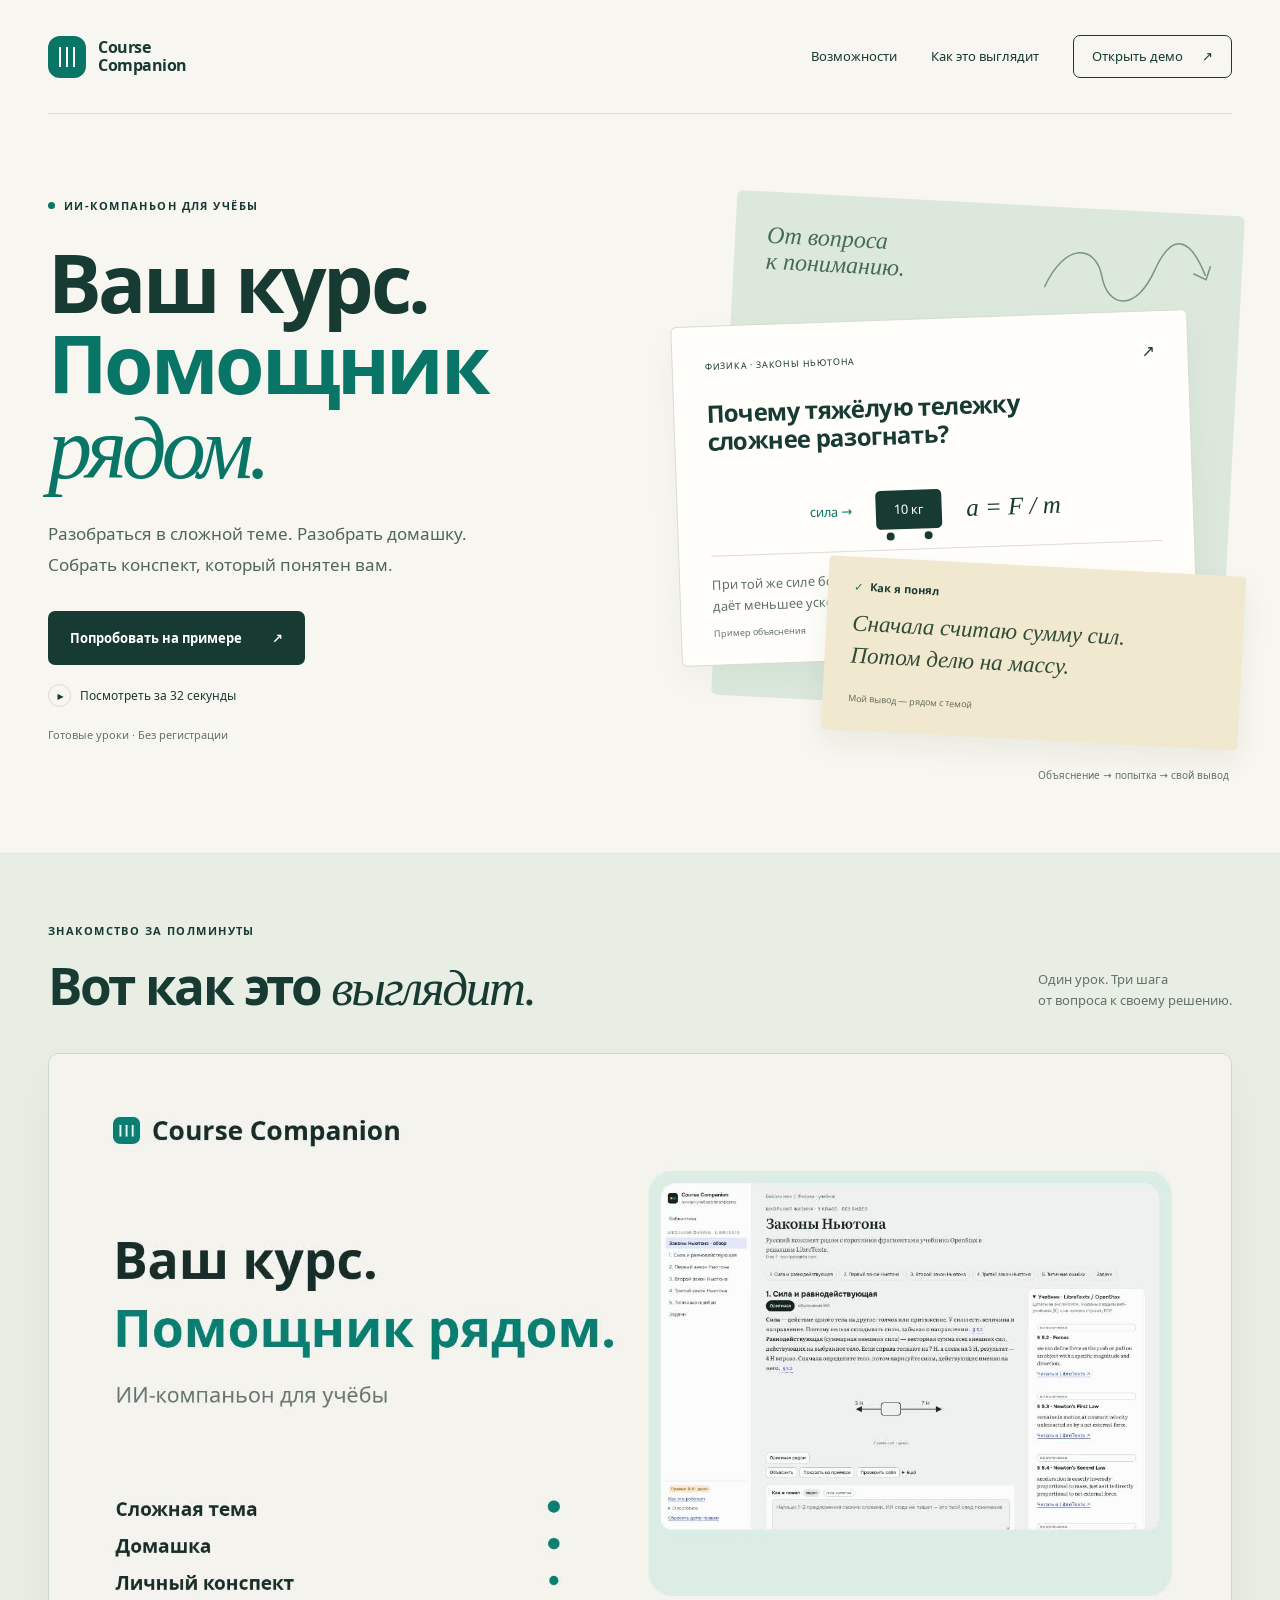
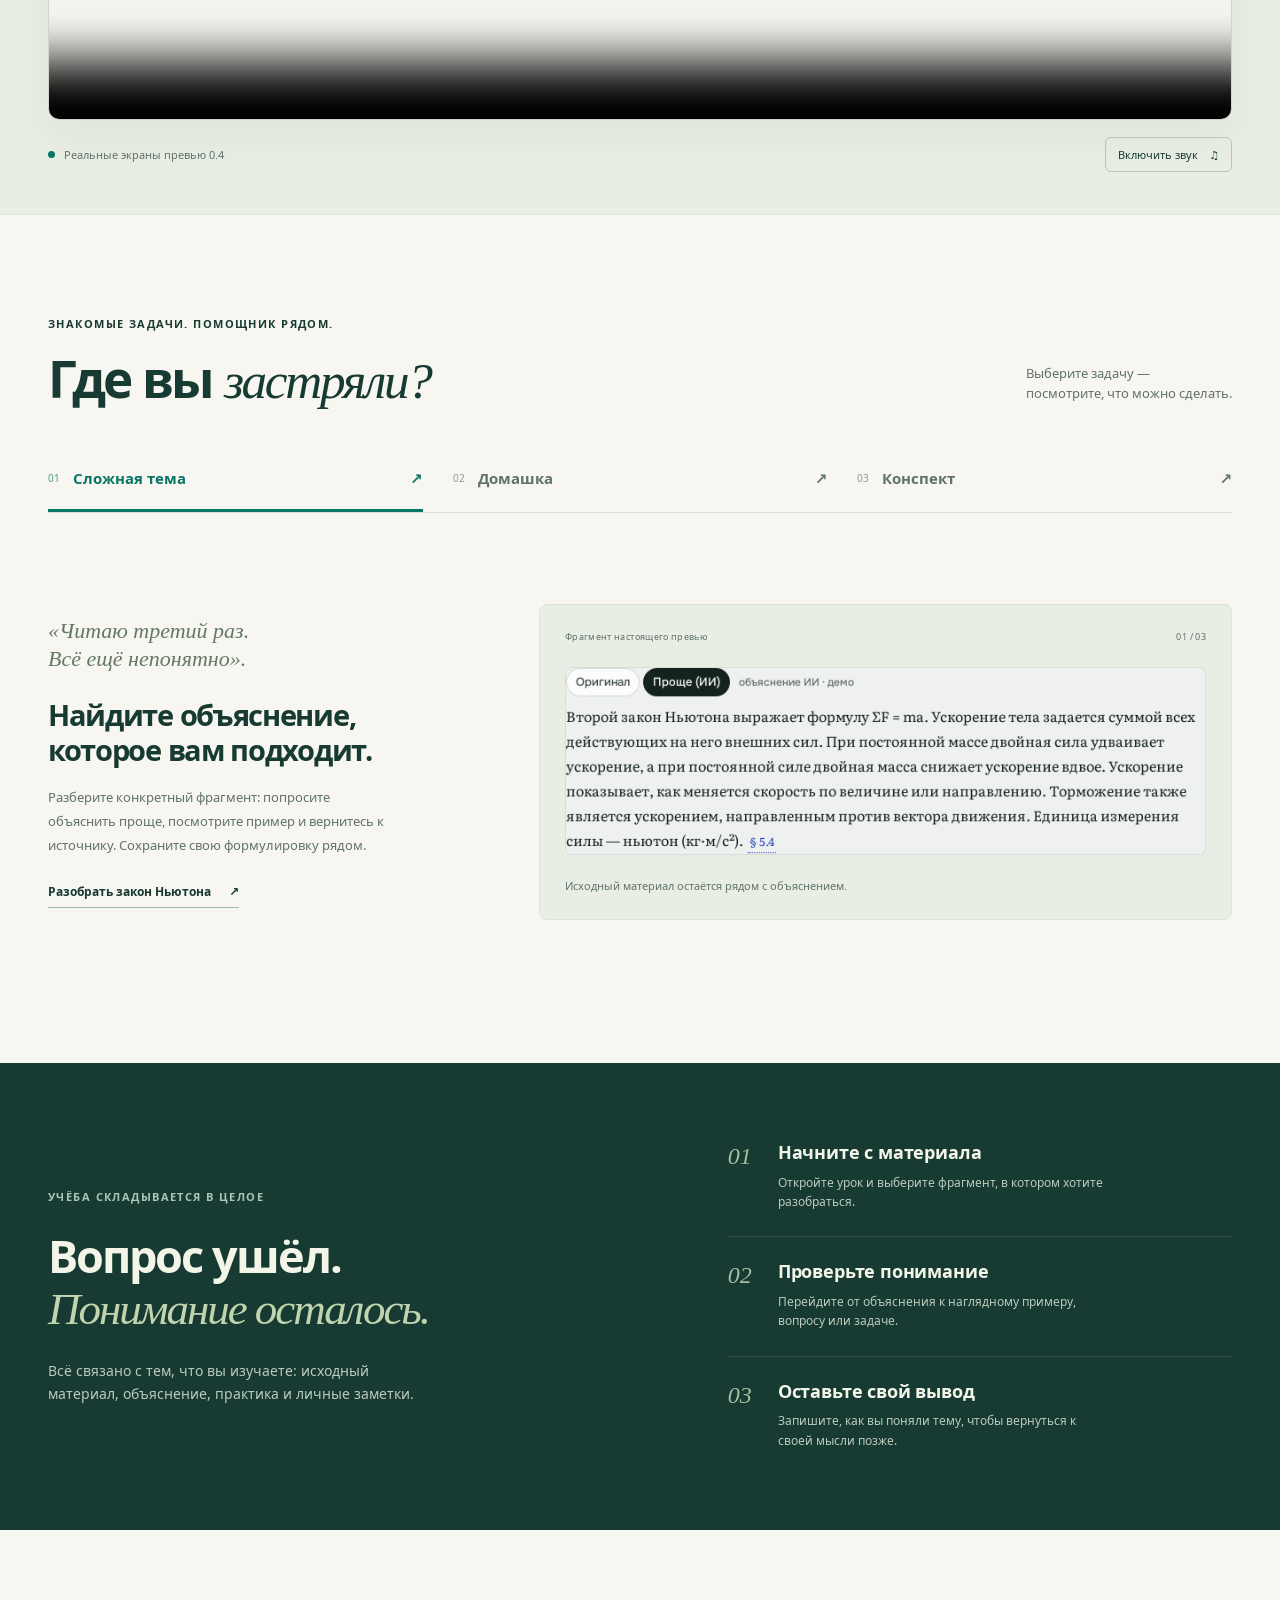
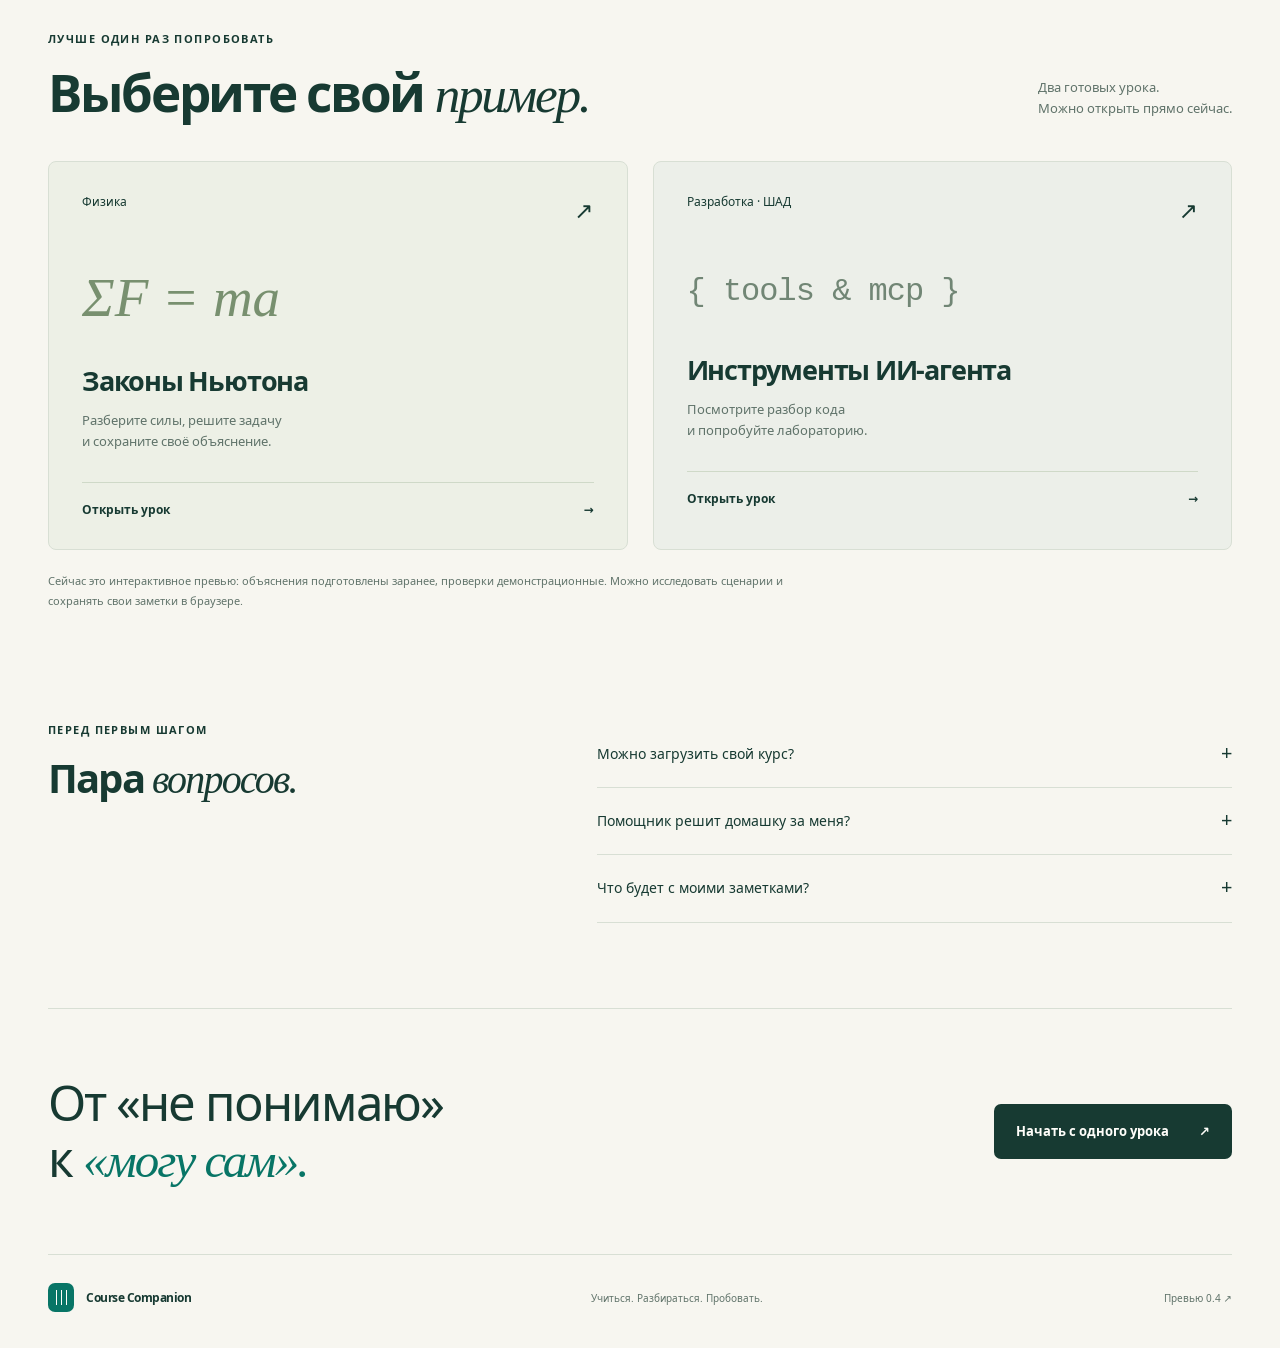
==== landing/index.html @ 967ea345 "feat: integrate product landing with preview" ====
<!doctype html>
<html lang="ru">
<head>
  <meta charset="utf-8"><meta name="viewport" content="width=device-width, initial-scale=1">
  <title>Course Companion — ваш курс, помощник рядом</title>
  <meta name="description" content="Разберитесь в сложной теме, пройдите домашку с подсказками и соберите понятный конспект. Познакомьтесь с Course Companion на готовом примере.">
  <meta name="theme-color" content="#f7f6f0">
  <meta property="og:title" content="Course Companion — от «не понимаю» к «могу сам»">
  <meta property="og:description" content="ИИ-компаньон для учёбы. Сложная тема, домашка и личный конспект — в одном пространстве курса.">
  <meta property="og:image" content="https://spqr-86.github.io/course-companion-prototype/landing/assets/poster.jpg">
  <link rel="icon" href="assets/icon.svg" type="image/svg+xml">
  <link rel="stylesheet" href="style.css">
  <script src="app.js" defer></script>
</head>
<body>
<a class="skip" href="#main">К содержимому</a>
<header class="header wrap">
  <a class="brand" href="#" aria-label="Course Companion — в начало"><span class="brand-mark" aria-hidden="true"><i></i><i></i><i></i></span><span>Course<br>Companion</span></a>
  <nav aria-label="Основная навигация"><a href="#possibilities">Возможности</a><a href="#film">Как это выглядит</a><a class="nav-cta" href="#try">Открыть демо <span aria-hidden="true">↗</span></a></nav>
</header>
<main id="main">
  <section class="hero wrap" aria-labelledby="hero-title">
    <div class="hero-copy">
      <p class="eyebrow"><span class="dot"></span> ИИ-компаньон для учёбы</p>
      <h1 id="hero-title">Ваш курс.<br><span>Помощник</span><br><em>рядом.</em></h1>
      <p class="intro">Разобраться в сложной теме. Разобрать домашку. Собрать конспект, который понятен вам.</p>
      <div class="hero-actions"><a class="button primary" href="#try">Попробовать на примере <span aria-hidden="true">↗</span></a><a class="watch" href="#film"><span class="play-icon" aria-hidden="true">▶</span> Посмотреть за 32 секунды</a></div>
      <p class="micro">Готовые уроки · Без регистрации</p>
    </div>
    <div class="hero-art" aria-label="Пример: разбор второго закона Ньютона и личная запись в конспекте">
      <div class="art-back"><span>От вопроса<br>к пониманию.</span><svg viewBox="0 0 250 110" aria-hidden="true"><path d="M15 76 C40 14 80 17 90 58 S137 103 159 46 S206 6 226 50"/><path d="m210 48 17 7 5-18"/></svg></div>
      <figure class="lesson-piece"><figcaption><span class="tiny-label">ФИЗИКА · ЗАКОНЫ НЬЮТОНА</span><span aria-hidden="true">↗</span></figcaption><h2>Почему тяжёлую тележку<br>сложнее разогнать?</h2><div class="force-scene" aria-hidden="true"><span class="force-line">сила →</span><span class="cart">10 кг<i></i><i></i></span><span class="accel">a = F / m</span></div><p>При той же силе большая масса<br>даёт меньшее ускорение.</p><span class="example-label">Пример объяснения</span></figure>
      <figure class="note-piece"><figcaption><span class="checkmark" aria-hidden="true">✓</span> Как я понял</figcaption><p>Сначала считаю сумму сил.<br>Потом делю на массу.</p><span>Мой вывод — рядом с темой</span></figure>
      <span class="art-caption">Объяснение → попытка → свой вывод</span>
    </div>
  </section>
  <section class="film-section" id="film" aria-labelledby="film-title">
    <div class="wrap">
      <div class="section-intro"><div><p class="eyebrow">Знакомство за полминуты</p><h2 id="film-title">Вот как это <em>выглядит.</em></h2></div><p>Один урок. Три шага<br>от вопроса к своему решению.</p></div>
      <div class="film-frame"><video id="product-film" muted loop playsinline controls preload="metadata" poster="assets/poster.jpg" aria-label="Course Companion: объяснение темы, помощь с домашкой и личный конспект"><source src="assets/overview.mp4" type="video/mp4"><p>Видео не поддерживается. <a href="assets/overview.mp4">Скачать ролик</a>.</p></video></div>
      <div class="film-bottom"><span><span class="live-dot"></span> Реальные экраны превью 0.4</span><button class="sound-button" id="sound" type="button" aria-pressed="false">Включить звук <span aria-hidden="true">♫</span></button></div>
    </div>
  </section>
  <section class="possibilities wrap" id="possibilities" aria-labelledby="possibilities-title">
    <div class="section-intro"><div><p class="eyebrow">Знакомые задачи. Помощник рядом.</p><h2 id="possibilities-title">Где вы <em>застряли?</em></h2></div><p>Выберите задачу —<br>посмотрите, что можно сделать.</p></div>
    <div class="scenario-tabs" role="tablist" aria-label="Задачи в учёбе">
      <button id="tab-topic" role="tab" aria-selected="true" aria-controls="panel-topic" type="button"><span>01</span> Сложная тема <span aria-hidden="true">↗</span></button>
      <button id="tab-homework" role="tab" aria-selected="false" aria-controls="panel-homework" tabindex="-1" type="button"><span>02</span> Домашка <span aria-hidden="true">↗</span></button>
      <button id="tab-notes" role="tab" aria-selected="false" aria-controls="panel-notes" tabindex="-1" type="button"><span>03</span> Конспект <span aria-hidden="true">↗</span></button>
    </div>
    <div id="panel-topic" class="scenario-panel" role="tabpanel" aria-labelledby="tab-topic" tabindex="0">
      <div class="scenario-copy"><p class="scenario-question">«Читаю третий раз.<br>Всё ещё непонятно».</p><h3>Найдите объяснение,<br>которое вам подходит.</h3><p>Разберите конкретный фрагмент: попросите объяснить проще, посмотрите пример и вернитесь к источнику. Сохраните свою формулировку рядом.</p><a class="text-link" href="../#physics-3">Разобрать закон Ньютона <span aria-hidden="true">↗</span></a></div>
      <figure class="screenshot"><div class="screenshot-label"><span>Фрагмент настоящего превью</span><span>01 / 03</span></div><img src="assets/simple.png" width="1442" height="418" alt="Вкладка Проще (ИИ): объяснение второго закона Ньютона и ссылка на источник" loading="lazy"><figcaption>Исходный материал остаётся рядом с объяснением.</figcaption></figure>
    </div>
    <div id="panel-homework" class="scenario-panel" role="tabpanel" aria-labelledby="tab-homework" tabindex="0" hidden>
      <div class="scenario-copy"><p class="scenario-question">«Теорию понял.<br>С чего начать задачу?»</p><h3>Пройдите путь<br>до своего решения.</h3><p>Начните с подсказки, найдите следующий шаг и проверьте ответ. Можно раскрыть разбор решения и затем попробовать похожую задачу самостоятельно.</p><a class="text-link" href="../#physics">Попробовать задачу <span aria-hidden="true">↗</span></a></div>
      <figure class="screenshot"><div class="screenshot-label"><span>Фрагмент настоящего превью</span><span>02 / 03</span></div><img src="assets/solved.png" width="1442" height="796" alt="Задача про тележку: подсказка, собственный ответ 2,5 м/с² и результат проверки Зачтено" loading="lazy"><figcaption>Подсказка → ваша попытка → проверка.</figcaption></figure>
    </div>
    <div id="panel-notes" class="scenario-panel" role="tabpanel" aria-labelledby="tab-notes" tabindex="0" hidden>
      <div class="scenario-copy"><p class="scenario-question">«Разобрался.<br>Как не потерять мысль?»</p><h3>Соберите конспект<br>на своём языке.</h3><p>Оставляйте собственные выводы рядом с темой, дополняйте конспект полезными объяснениями. Возвращайтесь к тому месту, на котором остановились.</p><a class="text-link" href="../#physics-3">Открыть живой конспект <span aria-hidden="true">↗</span></a></div>
      <figure class="screenshot"><div class="screenshot-label"><span>Фрагмент настоящего превью</span><span>03 / 03</span></div><img src="assets/my-note.png" alt="Поле Как я понял с личным выводом: сначала сложить силы с учётом направления, затем разделить на массу" loading="lazy"><figcaption>Ваш след понимания остаётся в материале курса.</figcaption></figure>
    </div>
  </section>
  <section class="principle"><div class="wrap principle-grid"><div><p class="eyebrow">Учёба складывается в целое</p><h2>Вопрос ушёл.<br><em>Понимание осталось.</em></h2><p class="principle-lead">Всё связано с тем, что вы изучаете: исходный материал, объяснение, практика и личные заметки.</p></div><ol class="steps"><li><span>01</span><div><h3>Начните с материала</h3><p>Откройте урок и выберите фрагмент, в котором хотите разобраться.</p></div></li><li><span>02</span><div><h3>Проверьте понимание</h3><p>Перейдите от объяснения к наглядному примеру, вопросу или задаче.</p></div></li><li><span>03</span><div><h3>Оставьте свой вывод</h3><p>Запишите, как вы поняли тему, чтобы вернуться к своей мысли позже.</p></div></li></ol></div></section>
  <section class="try wrap" id="try" aria-labelledby="try-title"><div class="section-intro"><div><p class="eyebrow">Лучше один раз попробовать</p><h2 id="try-title">Выберите свой <em>пример.</em></h2></div><p>Два готовых урока.<br>Можно открыть прямо сейчас.</p></div><div class="examples"><a class="example physics" href="../#physics"><div class="example-top"><span>Физика</span><span aria-hidden="true">↗</span></div><div class="example-symbol" aria-hidden="true">ΣF = ma</div><h3>Законы Ньютона</h3><p>Разберите силы, решите задачу<br>и сохраните своё объяснение.</p><span class="example-action">Открыть урок <span aria-hidden="true">→</span></span></a><a class="example code" href="../#lecture-tools-mcp"><div class="example-top"><span>Разработка · ШАД</span><span aria-hidden="true">↗</span></div><div class="example-symbol" aria-hidden="true">{ tools & mcp }</div><h3>Инструменты ИИ-агента</h3><p>Посмотрите разбор кода<br>и попробуйте лабораторию.</p><span class="example-action">Открыть урок <span aria-hidden="true">→</span></span></a></div><p class="demo-note">Сейчас это интерактивное превью: объяснения подготовлены заранее, проверки демонстрационные. Можно исследовать сценарии и сохранять свои заметки в браузере.</p></section>
  <section class="faq wrap" aria-labelledby="faq-title"><div><p class="eyebrow">Перед первым шагом</p><h2 id="faq-title">Пара <em>вопросов.</em></h2></div><div class="questions"><details><summary>Можно загрузить свой курс?<span aria-hidden="true">+</span></summary><p>Пока можно познакомиться с продуктом на двух подготовленных уроках. Загрузка собственных материалов — часть дальнейшего развития, в этом превью она ещё не работает.</p></details><details><summary>Помощник решит домашку за меня?<span aria-hidden="true">+</span></summary><p>Сценарий помогает пройти задачу по шагам: получить подсказку, сделать попытку и проверить ответ. Полное решение можно открыть отдельно. После его просмотра предусмотрена похожая задача для самостоятельной проверки.</p></details><details><summary>Что будет с моими заметками?<span aria-hidden="true">+</span></summary><p>В превью они сохраняются локально в вашем браузере. Можно закрыть страницу и продолжить позже в том же браузере. Очистка данных сайта удалит заметки; между устройствами они пока не синхронизируются.</p></details></div></section>
  <section class="closing wrap"><p>От «не понимаю»<br>к <em>«могу сам».</em></p><a class="button primary" href="#try">Начать с одного урока <span aria-hidden="true">↗</span></a></section>
</main>
<footer class="wrap footer"><a class="brand" href="#"><span class="brand-mark" aria-hidden="true"><i></i><i></i><i></i></span><span>Course Companion</span></a><span>Учиться. Разбираться. Пробовать.</span><a href="../">Превью 0.4 <span aria-hidden="true">↗</span></a></footer>
</body></html>
---- landing/style.css ----
@font-face{font-family:Noto;src:url('assets/regular.ttf') format('truetype');font-display:swap;font-weight:400}@font-face{font-family:Noto;src:url('assets/bold.ttf') format('truetype');font-display:swap;font-weight:700}
:root{--paper:#f7f6f0;--ink:#173a32;--green:#087566;--muted:#60736a;--line:#d8dfd4;--mint:#dce8dc;--white:#fffefa;--serif:Georgia,'Times New Roman',serif}*{box-sizing:border-box}html{scroll-behavior:smooth;scroll-padding-top:28px}body{margin:0;background:var(--paper);color:var(--ink);font:16px/1.6 Noto,system-ui,sans-serif}button,a{-webkit-tap-highlight-color:transparent}a{color:inherit;text-decoration:none}button{font:inherit;cursor:pointer}img,video{max-width:100%;display:block}figure{margin:0}h1,h2,h3,p{margin:0}h1,h2,h3{line-height:1.1;letter-spacing:-.045em}em{font-family:var(--serif);font-weight:400}button:focus-visible,a:focus-visible,summary:focus-visible,[tabindex]:focus-visible{outline:3px solid #c07925;outline-offset:6px}::selection{background:#c7e5cf}.wrap{width:min(1240px,calc(100% - 96px));margin-inline:auto}.skip{position:absolute;top:-100px;left:20px;background:var(--ink);color:white;padding:12px;z-index:5}.skip:focus{top:10px}.header{height:114px;display:flex;align-items:center;justify-content:space-between;border-bottom:1px solid var(--line)}.brand{display:flex;align-items:center;gap:12px;font-size:16px;font-weight:700;line-height:1.1;letter-spacing:-.5px}.brand-mark{width:38px;height:42px;display:flex;align-items:center;justify-content:center;gap:5px;border-radius:12px;background:var(--green)}.brand-mark i{display:block;width:2px;height:20px;background:var(--white)}nav{display:flex;align-items:center;gap:34px;font-size:13px}nav>a{padding:10px 0}nav a:hover,.text-link:hover{color:var(--green)}nav .nav-cta{border:1px solid var(--ink);border-radius:7px;padding:10px 18px}.nav-cta span{margin-left:16px}.hero{display:grid;grid-template-columns:1.05fr 1fr;gap:45px;padding-top:74px;padding-bottom:100px;align-items:center}.eyebrow{text-transform:uppercase;letter-spacing:.13em;font-size:11px;font-weight:700;display:flex;align-items:center;gap:9px}.dot,.live-dot{display:inline-block;width:7px;height:7px;border-radius:50%;background:var(--green)}h1{font-size:clamp(58px,6.25vw,88px);line-height:1.02;font-weight:700;margin:26px 0}.hero h1 span{color:var(--green)}.hero h1 em{font-size:1.1em;color:var(--green);letter-spacing:-.055em}.intro{font-size:17px;color:#51665c;max-width:430px;margin:25px 0 30px;line-height:1.8}.hero-actions{display:flex;align-items:flex-start;flex-direction:column;gap:19px}.button{display:inline-flex;align-items:center;justify-content:space-between;gap:30px;font-size:13px;font-weight:700;padding:17px 22px;border-radius:7px;min-height:54px;transition:background .2s,transform .2s}.primary{background:var(--ink);color:var(--white)}.primary:hover{background:var(--green);transform:translateY(-2px)}.watch{display:inline-flex;align-items:center;gap:9px;font-size:12px}.play-icon{width:23px;height:23px;display:inline-flex;align-items:center;justify-content:center;border:1px solid var(--line);border-radius:50%;font-size:8px;padding-left:2px}.micro{font-size:11px;color:var(--muted);margin-top:19px}.hero-art{position:relative;min-height:550px;margin-top:15px}.art-back{position:absolute;inset:0 0 45px 48px;background:var(--mint);border-radius:6px;transform:rotate(3deg);padding:30px 32px;font:italic 24px/1.1 var(--serif);color:#476b52}.art-back svg{position:absolute;right:18px;top:10px;width:190px;height:110px;fill:none;stroke:#78977b;stroke-width:2}.lesson-piece{position:absolute;left:0;top:115px;width:93%;background:var(--white);padding:27px 32px 24px;border:1px solid #d6ddd0;box-shadow:0 14px 35px #18392a0a;transform:rotate(-2deg);border-radius:6px}.lesson-piece figcaption{display:flex;justify-content:space-between;align-items:center}.tiny-label{font-size:9px;letter-spacing:.09em}.lesson-piece h2{font-size:24px;line-height:1.2;letter-spacing:-.025em;margin:20px 0}.force-scene{height:80px;display:flex;align-items:center;justify-content:center;gap:24px;border-bottom:1px solid var(--line);margin-bottom:18px}.force-line{color:var(--green);font-size:13px}.cart{position:relative;background:var(--ink);color:white;padding:9px 18px;border-radius:5px;font-size:13px;display:block}.cart i{position:absolute;width:8px;height:8px;background:var(--ink);border-radius:50%;bottom:-11px;left:10px}.cart i+i{left:auto;right:10px}.accel{font:italic 25px var(--serif)}.lesson-piece>p{font-size:13px;color:var(--muted);line-height:1.6}.example-label{font-size:9px;color:var(--muted);display:block;margin-top:10px}.note-piece{position:absolute;bottom:13px;right:-10px;width:75%;background:#f0e8cf;padding:21px 26px;transform:rotate(3deg);border-radius:4px;box-shadow:0 12px 30px #203b2310}.note-piece figcaption{font-size:11px;font-weight:700;display:flex;align-items:center;gap:7px}.checkmark{color:var(--green)}.note-piece p{font:italic 23px/1.4 var(--serif);margin:12px 0;color:#324b36}.note-piece>span{font-size:9px;color:#6a715f}.art-caption{position:absolute;bottom:-30px;font-size:10px;color:var(--muted);right:3px}.film-section{background:#e9eee4;border-block:1px solid #e0e6dc;padding:68px 0 25px}.section-intro{display:flex;justify-content:space-between;align-items:flex-end;gap:40px;margin-bottom:37px}.section-intro h2{font-size:clamp(36px,4vw,54px);margin-top:17px}.section-intro>p{font-size:13px;color:var(--muted);padding-bottom:5px}.film-frame{border:1px solid #ced8ca;background:#f5f3ed;border-radius:11px;overflow:hidden;box-shadow:0 18px 45px #1b33270b}.film-frame video{width:100%;aspect-ratio:16/9;object-fit:contain}.film-bottom{display:flex;justify-content:space-between;align-items:center;padding:17px 0;font-size:11px;color:var(--muted)}.film-bottom>span{display:flex;align-items:center;gap:9px}.sound-button{border:1px solid #b5c6b7;color:var(--ink);background:transparent;border-radius:6px;padding:8px 12px;font-size:11px}.sound-button span{margin-left:8px}.sound-button:hover{background:var(--mint)}.possibilities{padding-block:100px}.scenario-tabs{display:grid;grid-template-columns:repeat(3,1fr);border-bottom:1px solid var(--line);gap:30px}.scenario-tabs button{background:transparent;border:0;color:var(--muted);border-bottom:3px solid transparent;padding:20px 0 19px;text-align:left;display:flex;align-items:center;gap:13px;font-size:15px;font-weight:700}.scenario-tabs button span:first-child{font-size:10px;font-weight:400;opacity:.7}.scenario-tabs button span:last-child{margin-left:auto}.scenario-tabs button[aria-selected=true]{border-color:var(--green);color:var(--green)}.scenario-panel{display:grid;grid-template-columns:.85fr 1.4fr;gap:70px;padding-top:48px;align-items:center;min-height:450px}.scenario-panel[hidden]{display:none}.scenario-question{font:italic 22px/1.3 var(--serif);color:#637866;margin-bottom:24px}.scenario-copy h3{font-size:29px;line-height:1.2;margin-bottom:17px}.scenario-copy>p:not(.scenario-question){font-size:13px;color:var(--muted);line-height:1.85;max-width:350px}.text-link{display:inline-flex;gap:18px;align-items:center;font-size:12px;font-weight:700;border-bottom:1px solid #a3b8a6;margin-top:25px;padding-bottom:6px}.screenshot{padding:25px;background:#e9eee5;border-radius:8px;border:1px solid #dce4d8}.screenshot-label{display:flex;justify-content:space-between;font-size:9px;color:var(--muted);margin-bottom:22px;letter-spacing:.04em}.screenshot img{width:100%;height:auto;border:1px solid #d5ded7;border-radius:7px}.screenshot figcaption{font-size:11px;color:var(--muted);margin-top:22px}.principle{padding:80px 0;background:var(--ink);color:#f3f5e9}.principle-grid{display:grid;grid-template-columns:1.15fr 1fr;gap:100px;align-items:center}.principle .eyebrow{color:#a8c7b4}.principle h2{font-size:45px;margin:24px 0;line-height:1.15}.principle h2 em{color:#c0d4ae}.principle-lead{font-size:14px;color:#bacbbd;max-width:390px}.steps{list-style:none;padding:0;margin:0}.steps li{display:flex;gap:26px;padding:25px 0;border-bottom:1px solid #395348}.steps li:first-child{padding-top:0}.steps li:last-child{border:0;padding-bottom:0}.steps li>span{font:italic 24px var(--serif);color:#a5bea0}.steps h3{font-size:18px;letter-spacing:-.01em;margin-bottom:10px}.steps p{font-size:12px;color:#bacbbd;max-width:330px}.try{padding:100px 0 70px}.examples{display:grid;grid-template-columns:1fr 1fr;gap:25px}.example{padding:30px 33px;border:1px solid var(--line);border-radius:8px;background:#edf0e6;transition:transform .2s,border-color .2s}.example:hover{transform:translateY(-4px);border-color:var(--green)}.example-top{display:flex;justify-content:space-between;font-size:12px}.example-top span:last-child{font-size:23px}.example-symbol{font:italic 55px var(--serif);padding:37px 0;color:#78906f}.example h3{font-size:27px}.example p{font-size:13px;color:var(--muted);margin:15px 0 30px}.example-action{display:flex;justify-content:space-between;font-size:12px;font-weight:700;border-top:1px solid #cfd9c8;padding-top:17px}.code{background:#ecefe9}.code .example-symbol{font:32px monospace;padding:44px 0 45px;letter-spacing:-1px;color:#718675}.demo-note{max-width:770px;font-size:11px;color:var(--muted);line-height:1.8;margin-top:21px}.faq{display:grid;grid-template-columns:1fr 1.3fr;gap:60px;padding-block:40px 85px}.faq h2{font-size:40px;margin-top:18px}.questions details{border-bottom:1px solid var(--line)}summary{list-style:none;display:flex;justify-content:space-between;gap:18px;cursor:pointer;font-size:14px;padding:22px 0}summary::-webkit-details-marker{display:none}summary span{font-size:20px;line-height:1}details[open] summary span{transform:rotate(45deg)}details p{font-size:13px;color:var(--muted);padding:0 30px 23px 0;line-height:1.85}.closing{padding:65px 0;border-top:1px solid var(--line);display:flex;justify-content:space-between;align-items:center;gap:40px}.closing>p{font-size:49px;line-height:1.15;letter-spacing:-2px}.closing em{color:var(--green)}.footer{border-top:1px solid var(--line);padding:28px 0 36px;display:flex;justify-content:space-between;align-items:center;gap:22px}.footer .brand{font-size:12px}.footer .brand-mark{width:26px;height:29px;border-radius:7px;gap:4px}.footer .brand-mark i{height:15px;width:1px}.footer>span,.footer>a:last-child{font-size:10px;color:var(--muted)}
@media(min-width:1440px){.hero{gap:85px}.hero-actions{flex-direction:row;align-items:center;gap:20px}.button{gap:22px;font-size:12px}.watch{font-size:11px}}
@media(max-width:1000px){.wrap{width:calc(100% - 56px)}.hero{gap:30px;padding-block:55px 80px}.hero-art{min-height:505px}.hero h1{font-size:65px}.lesson-piece{padding:22px}.lesson-piece h2{font-size:20px}.note-piece{width:85%;right:0}.note-piece p{font-size:20px}.art-back{left:22px}.force-scene{gap:15px}.scenario-panel{gap:35px;grid-template-columns:1fr 1.25fr}.principle-grid{gap:50px}.principle h2{font-size:37px}.faq{gap:35px}.section-intro h2{font-size:41px}}
@media(max-width:700px){.wrap{width:calc(100% - 40px)}.header{height:84px}.brand{font-size:13px}.brand-mark{width:31px;height:35px;border-radius:9px}nav{gap:0}nav>a:not(.nav-cta){display:none}nav .nav-cta{font-size:11px;padding:10px 12px}.nav-cta span{margin-left:9px}.hero{grid-template-columns:1fr;gap:40px;padding-top:35px;padding-bottom:70px}.eyebrow{font-size:9px}.hero h1{font-size:clamp(54px,12vw,74px);margin-top:22px}.hero h1 br:last-of-type{display:none}.hero h1 em{display:block}.intro{font-size:15px;max-width:440px;margin:20px 0 24px}.hero-actions{gap:17px}.button{font-size:12px;padding:16px 20px}.watch{font-size:12px}.hero-art{min-height:460px;width:min(440px,100%);margin-inline:auto}.art-back{inset:0 5px 40px 20px;padding:24px}.art-back svg{width:135px;right:10px}.lesson-piece{top:105px;width:95%;padding:22px}.lesson-piece h2{font-size:23px}.lesson-piece>p{font-size:12px}.force-scene{height:65px}.note-piece{width:78%;bottom:0;padding:16px 20px}.note-piece p{font-size:20px;margin:8px 0}.art-caption{font-size:9px}.section-intro{display:block;margin-bottom:28px}.section-intro h2{font-size:37px;margin-top:14px;line-height:1.12}.section-intro>p{margin-top:17px;font-size:12px}.section-intro>p br{display:none}.film-section{padding:44px 0 18px}.film-frame{border-radius:6px}.film-bottom{align-items:center;gap:12px;font-size:9px}.sound-button{font-size:10px;padding:9px}.possibilities{padding-block:65px}.scenario-tabs{gap:12px}.scenario-tabs button{font-size:12px;gap:5px;padding-block:15px}.scenario-tabs button span:last-child{display:none}.scenario-panel{grid-template-columns:1fr;padding-top:30px;gap:30px;min-height:0}.scenario-question{font-size:21px;margin-bottom:18px}.scenario-copy h3{font-size:28px}.scenario-copy>p:not(.scenario-question){max-width:none}.screenshot{padding:18px}.screenshot-label{margin-bottom:17px;font-size:8px}.screenshot figcaption{font-size:10px;margin-top:17px}.principle{padding:55px 0}.principle-grid{grid-template-columns:1fr;gap:35px}.principle h2{font-size:36px;margin-top:18px}.steps li{padding:23px 0}.try{padding:65px 0 35px}.examples{grid-template-columns:1fr;gap:18px}.example{padding:25px}.example-symbol{padding:26px 0;font-size:48px}.code .example-symbol{font-size:29px;padding:31px 0}.example h3{font-size:25px}.example p br{display:none}.demo-note{font-size:10px}.faq{grid-template-columns:1fr;gap:15px;padding-block:35px 55px}.faq h2{font-size:36px}.questions summary{font-size:13px;min-height:65px}.closing{display:block;padding-block:44px}.closing>p{font-size:40px;margin-bottom:28px;letter-spacing:-1.5px}.footer{flex-wrap:wrap;padding-block:25px;gap:20px}.footer>span{display:none}.footer .brand{font-size:11px}.footer>a:last-child{font-size:10px}}
@media(prefers-reduced-motion:reduce){html{scroll-behavior:auto}*,*:before,*:after{transition:none!important;animation:none!important}}
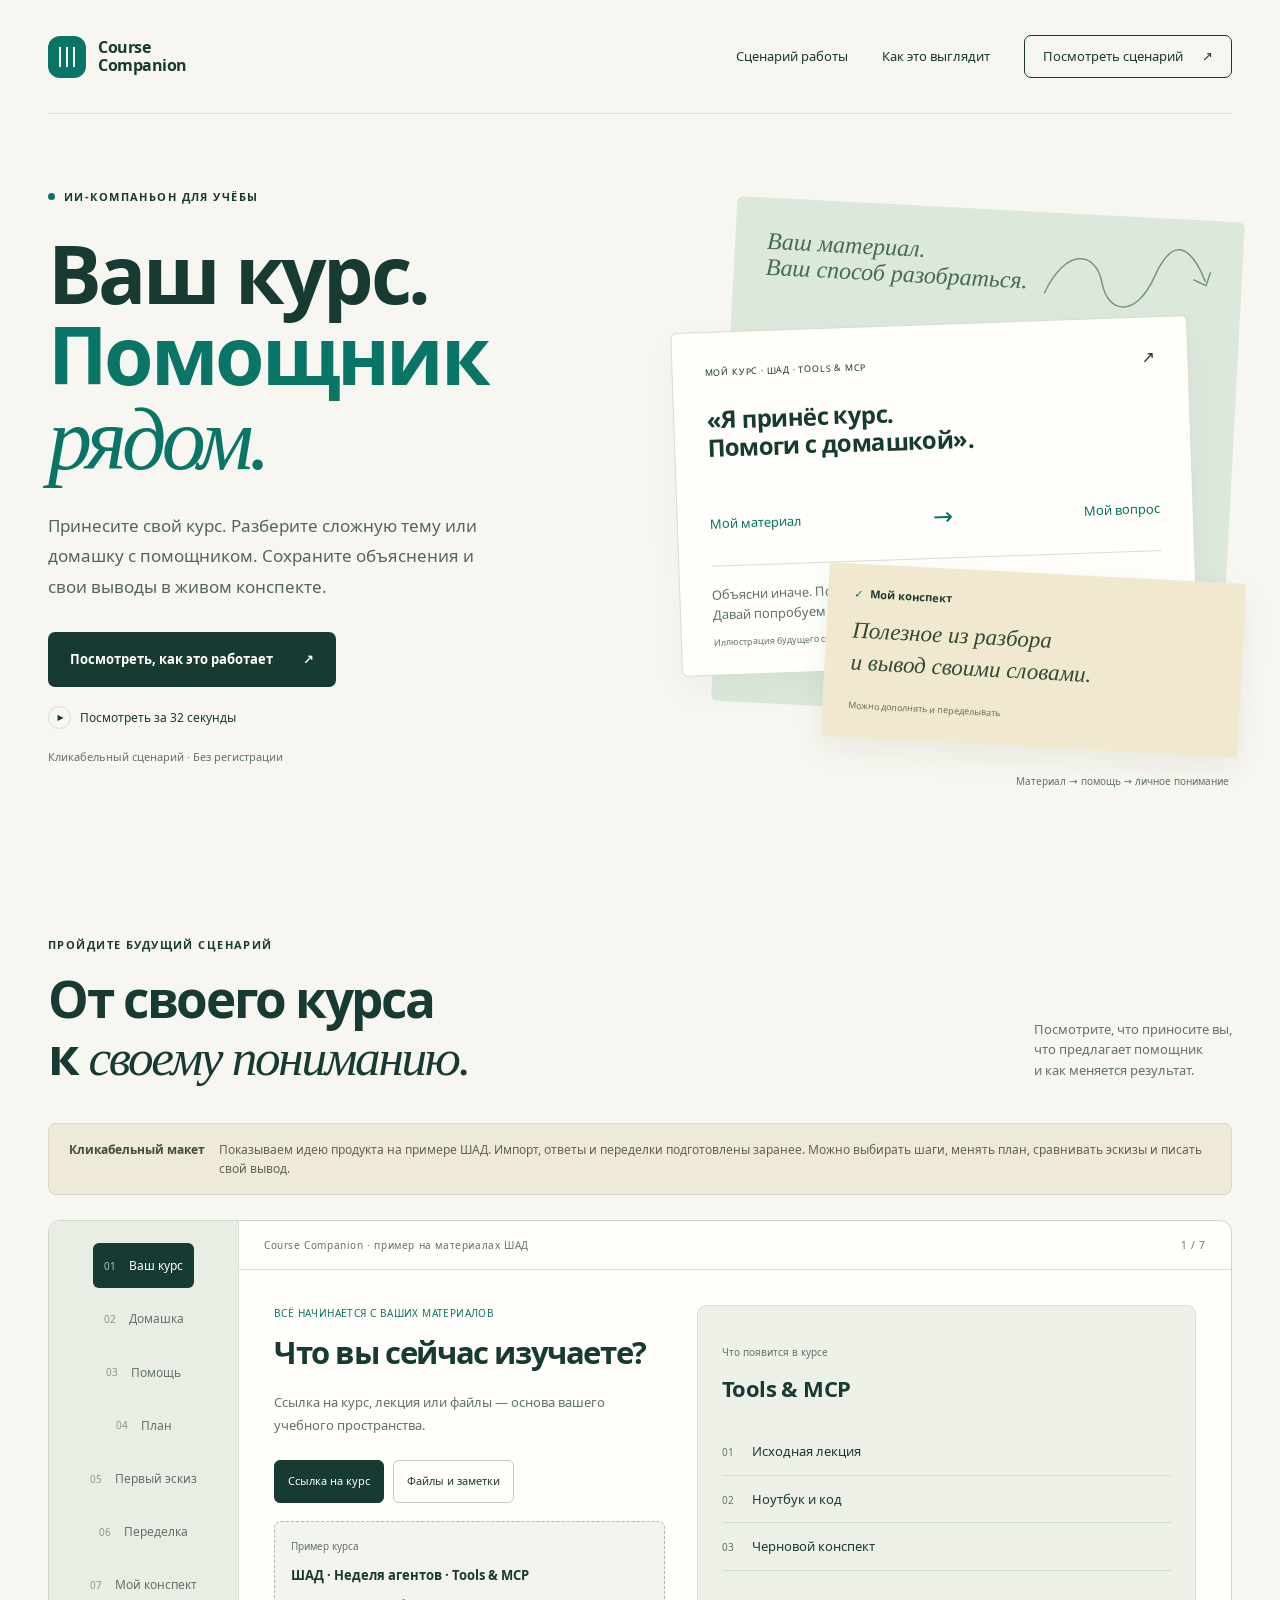
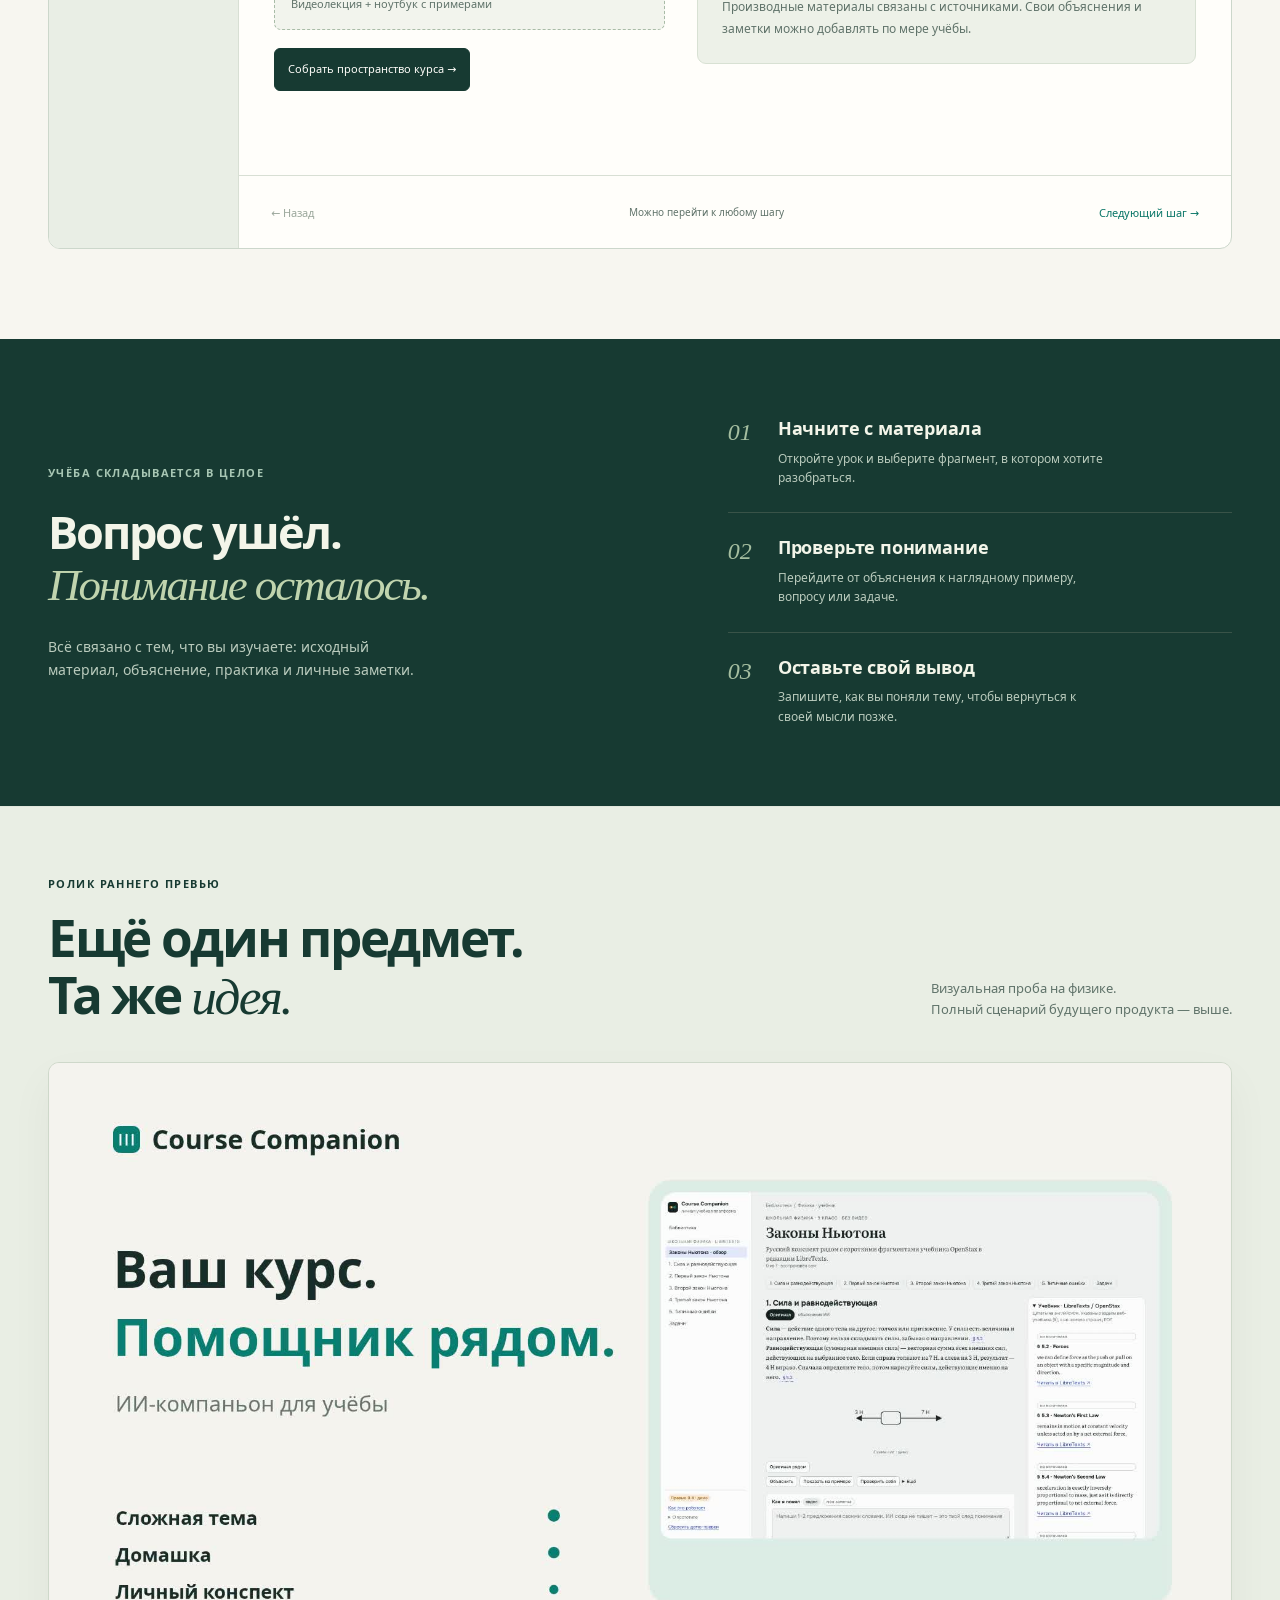
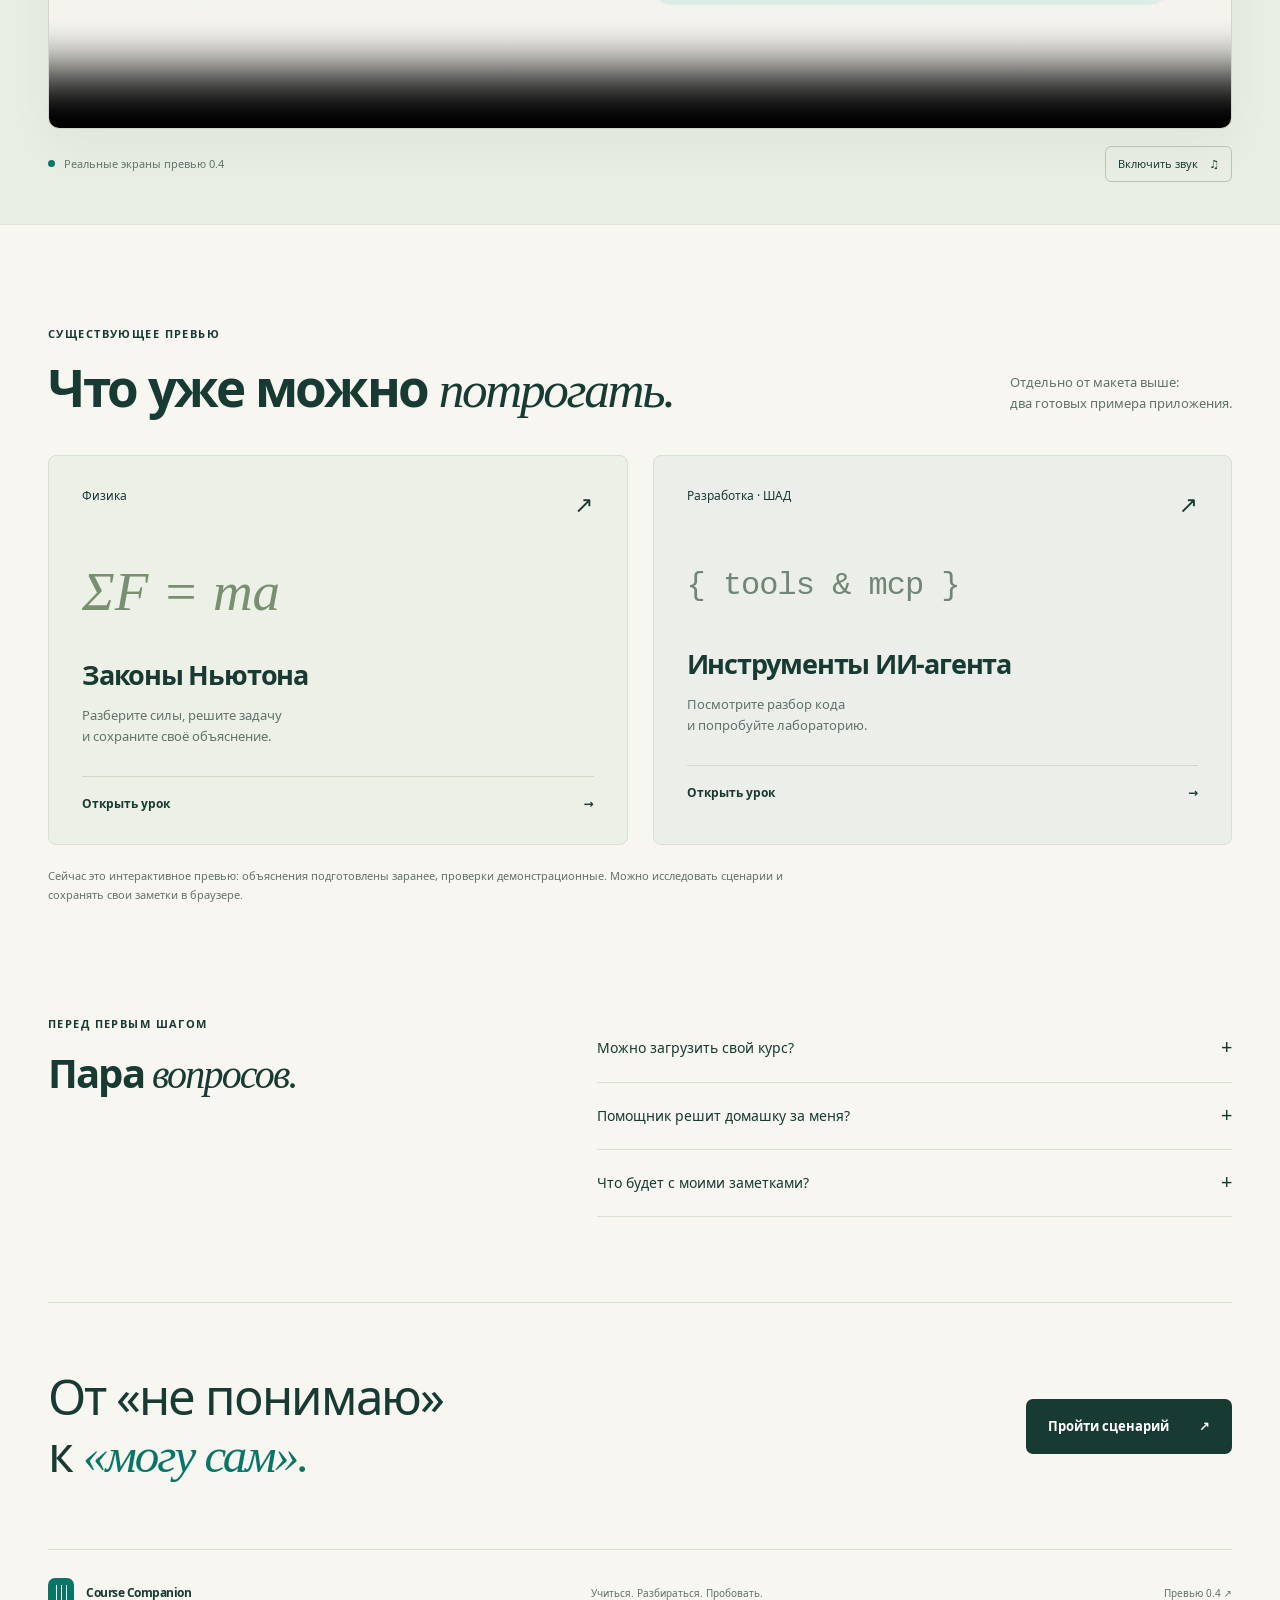
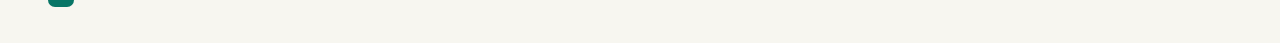
==== commit cb3657b7: "feat(landing): show course-to-notes product storyboard" ====
--- a/landing/index.html
+++ b/landing/index.html
@@ -10,61 +10,64 @@
   <meta property="og:image" content="https://spqr-86.github.io/course-companion-prototype/landing/assets/poster.jpg">
   <link rel="icon" href="assets/icon.svg" type="image/svg+xml">
   <link rel="stylesheet" href="style.css">
+  <link rel="stylesheet" href="journey.css">
   <script src="app.js" defer></script>
+  <script src="journey.js" defer></script>
 </head>
 <body>
 <a class="skip" href="#main">К содержимому</a>
 <header class="header wrap">
   <a class="brand" href="#" aria-label="Course Companion — в начало"><span class="brand-mark" aria-hidden="true"><i></i><i></i><i></i></span><span>Course<br>Companion</span></a>
-  <nav aria-label="Основная навигация"><a href="#possibilities">Возможности</a><a href="#film">Как это выглядит</a><a class="nav-cta" href="#try">Открыть демо <span aria-hidden="true">↗</span></a></nav>
+  <nav aria-label="Основная навигация"><a href="#journey">Сценарий работы</a><a href="#film">Как это выглядит</a><a class="nav-cta" href="#journey">Посмотреть сценарий <span aria-hidden="true">↗</span></a></nav>
 </header>
 <main id="main">
   <section class="hero wrap" aria-labelledby="hero-title">
     <div class="hero-copy">
       <p class="eyebrow"><span class="dot"></span> ИИ-компаньон для учёбы</p>
       <h1 id="hero-title">Ваш курс.<br><span>Помощник</span><br><em>рядом.</em></h1>
-      <p class="intro">Разобраться в сложной теме. Разобрать домашку. Собрать конспект, который понятен вам.</p>
-      <div class="hero-actions"><a class="button primary" href="#try">Попробовать на примере <span aria-hidden="true">↗</span></a><a class="watch" href="#film"><span class="play-icon" aria-hidden="true">▶</span> Посмотреть за 32 секунды</a></div>
-      <p class="micro">Готовые уроки · Без регистрации</p>
+      <p class="intro">Принесите свой курс. Разберите сложную тему или домашку с помощником. Сохраните объяснения и свои выводы в живом конспекте.</p>
+      <div class="hero-actions"><a class="button primary" href="#journey">Посмотреть, как это работает <span aria-hidden="true">↗</span></a><a class="watch" href="#film"><span class="play-icon" aria-hidden="true">▶</span> Посмотреть за 32 секунды</a></div>
+      <p class="micro">Кликабельный сценарий · Без регистрации</p>
     </div>
-    <div class="hero-art" aria-label="Пример: разбор второго закона Ньютона и личная запись в конспекте">
-      <div class="art-back"><span>От вопроса<br>к пониманию.</span><svg viewBox="0 0 250 110" aria-hidden="true"><path d="M15 76 C40 14 80 17 90 58 S137 103 159 46 S206 6 226 50"/><path d="m210 48 17 7 5-18"/></svg></div>
-      <figure class="lesson-piece"><figcaption><span class="tiny-label">ФИЗИКА · ЗАКОНЫ НЬЮТОНА</span><span aria-hidden="true">↗</span></figcaption><h2>Почему тяжёлую тележку<br>сложнее разогнать?</h2><div class="force-scene" aria-hidden="true"><span class="force-line">сила →</span><span class="cart">10 кг<i></i><i></i></span><span class="accel">a = F / m</span></div><p>При той же силе большая масса<br>даёт меньшее ускорение.</p><span class="example-label">Пример объяснения</span></figure>
-      <figure class="note-piece"><figcaption><span class="checkmark" aria-hidden="true">✓</span> Как я понял</figcaption><p>Сначала считаю сумму сил.<br>Потом делю на массу.</p><span>Мой вывод — рядом с темой</span></figure>
-      <span class="art-caption">Объяснение → попытка → свой вывод</span>
+    <div class="hero-art" aria-label="Пример: свой курс, запрос помощнику и личный вывод">
+      <div class="art-back"><span>Ваш материал.<br>Ваш способ разобраться.</span><svg viewBox="0 0 250 110" aria-hidden="true"><path d="M15 76 C40 14 80 17 90 58 S137 103 159 46 S206 6 226 50"/><path d="m210 48 17 7 5-18"/></svg></div>
+      <figure class="lesson-piece"><figcaption><span class="tiny-label">МОЙ КУРС · ШАД · TOOLS &amp; MCP</span><span aria-hidden="true">↗</span></figcaption><h2>«Я принёс курс.<br>Помоги с домашкой».</h2><div class="hero-course-flow"><span>Мой материал</span><i aria-hidden="true">→</i><span>Мой вопрос</span></div><p>Объясни иначе. Покажи наглядно.<br>Давай попробуем на примере.</p><span class="example-label">Иллюстрация будущего сценария</span></figure>
+      <figure class="note-piece"><figcaption><span class="checkmark" aria-hidden="true">✓</span> Мой конспект</figcaption><p>Полезное из разбора<br>и вывод своими словами.</p><span>Можно дополнять и переделывать</span></figure>
+      <span class="art-caption">Материал → помощь → личное понимание</span>
     </div>
   </section>
+  <section class="journey wrap" id="journey" aria-labelledby="journey-title">
+    <div class="section-intro"><div><p class="eyebrow">Пройдите будущий сценарий</p><h2 id="journey-title">От своего курса<br>к <em>своему пониманию.</em></h2></div><p>Посмотрите, что приносите вы,<br>что предлагает помощник<br>и как меняется результат.</p></div>
+    <div class="journey-note"><b>Кликабельный макет</b><span>Показываем идею продукта на примере ШАД. Импорт, ответы и переделки подготовлены заранее. Можно выбирать шаги, менять план, сравнивать эскизы и писать свой вывод.</span></div>
+    <div class="journey-layout">
+      <nav class="journey-nav" aria-label="Шаги сценария">
+        <button type="button" data-j-step="0" aria-current="step"><span>01</span> Ваш курс</button>
+        <button type="button" data-j-step="1" aria-current="false"><span>02</span> Домашка</button>
+        <button type="button" data-j-step="2" aria-current="false"><span>03</span> Помощь</button>
+        <button type="button" data-j-step="3" aria-current="false"><span>04</span> План</button>
+        <button type="button" data-j-step="4" aria-current="false"><span>05</span> Первый эскиз</button>
+        <button type="button" data-j-step="5" aria-current="false"><span>06</span> Переделка</button>
+        <button type="button" data-j-step="6" aria-current="false"><span>07</span> Мой конспект</button>
+      </nav>
+      <div class="journey-workspace" id="journey-workspace">
+        <div class="journey-bar"><span>Course Companion · пример на материалах ШАД</span><span id="journey-count">1 / 7</span></div>
+        <div class="journey-stage" id="journey-stage" tabindex="-1" aria-label="Выбранный шаг сценария"></div>
+        <div class="journey-controls"><button type="button" id="journey-back" disabled>← Назад</button><span>Можно перейти к любому шагу</span><button type="button" id="journey-next">Следующий шаг →</button></div>
+      </div>
+    </div>
+    <noscript><p>Для переключения шагов нужен JavaScript. Сценарий: свой курс → домашка → помощь → согласование плана → первый эскиз → переделка → личный конспект.</p></noscript>
+  </section>
+  <section class="principle"><div class="wrap principle-grid"><div><p class="eyebrow">Учёба складывается в целое</p><h2>Вопрос ушёл.<br><em>Понимание осталось.</em></h2><p class="principle-lead">Всё связано с тем, что вы изучаете: исходный материал, объяснение, практика и личные заметки.</p></div><ol class="steps"><li><span>01</span><div><h3>Начните с материала</h3><p>Откройте урок и выберите фрагмент, в котором хотите разобраться.</p></div></li><li><span>02</span><div><h3>Проверьте понимание</h3><p>Перейдите от объяснения к наглядному примеру, вопросу или задаче.</p></div></li><li><span>03</span><div><h3>Оставьте свой вывод</h3><p>Запишите, как вы поняли тему, чтобы вернуться к своей мысли позже.</p></div></li></ol></div></section>
   <section class="film-section" id="film" aria-labelledby="film-title">
     <div class="wrap">
-      <div class="section-intro"><div><p class="eyebrow">Знакомство за полминуты</p><h2 id="film-title">Вот как это <em>выглядит.</em></h2></div><p>Один урок. Три шага<br>от вопроса к своему решению.</p></div>
+      <div class="section-intro"><div><p class="eyebrow">Ролик раннего превью</p><h2 id="film-title">Ещё один предмет.<br>Та же <em>идея.</em></h2></div><p>Визуальная проба на физике.<br>Полный сценарий будущего продукта — выше.</p></div>
       <div class="film-frame"><video id="product-film" muted loop playsinline controls preload="metadata" poster="assets/poster.jpg" aria-label="Course Companion: объяснение темы, помощь с домашкой и личный конспект"><source src="assets/overview.mp4" type="video/mp4"><p>Видео не поддерживается. <a href="assets/overview.mp4">Скачать ролик</a>.</p></video></div>
       <div class="film-bottom"><span><span class="live-dot"></span> Реальные экраны превью 0.4</span><button class="sound-button" id="sound" type="button" aria-pressed="false">Включить звук <span aria-hidden="true">♫</span></button></div>
     </div>
   </section>
-  <section class="possibilities wrap" id="possibilities" aria-labelledby="possibilities-title">
-    <div class="section-intro"><div><p class="eyebrow">Знакомые задачи. Помощник рядом.</p><h2 id="possibilities-title">Где вы <em>застряли?</em></h2></div><p>Выберите задачу —<br>посмотрите, что можно сделать.</p></div>
-    <div class="scenario-tabs" role="tablist" aria-label="Задачи в учёбе">
-      <button id="tab-topic" role="tab" aria-selected="true" aria-controls="panel-topic" type="button"><span>01</span> Сложная тема <span aria-hidden="true">↗</span></button>
-      <button id="tab-homework" role="tab" aria-selected="false" aria-controls="panel-homework" tabindex="-1" type="button"><span>02</span> Домашка <span aria-hidden="true">↗</span></button>
-      <button id="tab-notes" role="tab" aria-selected="false" aria-controls="panel-notes" tabindex="-1" type="button"><span>03</span> Конспект <span aria-hidden="true">↗</span></button>
-    </div>
-    <div id="panel-topic" class="scenario-panel" role="tabpanel" aria-labelledby="tab-topic" tabindex="0">
-      <div class="scenario-copy"><p class="scenario-question">«Читаю третий раз.<br>Всё ещё непонятно».</p><h3>Найдите объяснение,<br>которое вам подходит.</h3><p>Разберите конкретный фрагмент: попросите объяснить проще, посмотрите пример и вернитесь к источнику. Сохраните свою формулировку рядом.</p><a class="text-link" href="../#physics-3">Разобрать закон Ньютона <span aria-hidden="true">↗</span></a></div>
-      <figure class="screenshot"><div class="screenshot-label"><span>Фрагмент настоящего превью</span><span>01 / 03</span></div><img src="assets/simple.png" width="1442" height="418" alt="Вкладка Проще (ИИ): объяснение второго закона Ньютона и ссылка на источник" loading="lazy"><figcaption>Исходный материал остаётся рядом с объяснением.</figcaption></figure>
-    </div>
-    <div id="panel-homework" class="scenario-panel" role="tabpanel" aria-labelledby="tab-homework" tabindex="0" hidden>
-      <div class="scenario-copy"><p class="scenario-question">«Теорию понял.<br>С чего начать задачу?»</p><h3>Пройдите путь<br>до своего решения.</h3><p>Начните с подсказки, найдите следующий шаг и проверьте ответ. Можно раскрыть разбор решения и затем попробовать похожую задачу самостоятельно.</p><a class="text-link" href="../#physics">Попробовать задачу <span aria-hidden="true">↗</span></a></div>
-      <figure class="screenshot"><div class="screenshot-label"><span>Фрагмент настоящего превью</span><span>02 / 03</span></div><img src="assets/solved.png" width="1442" height="796" alt="Задача про тележку: подсказка, собственный ответ 2,5 м/с² и результат проверки Зачтено" loading="lazy"><figcaption>Подсказка → ваша попытка → проверка.</figcaption></figure>
-    </div>
-    <div id="panel-notes" class="scenario-panel" role="tabpanel" aria-labelledby="tab-notes" tabindex="0" hidden>
-      <div class="scenario-copy"><p class="scenario-question">«Разобрался.<br>Как не потерять мысль?»</p><h3>Соберите конспект<br>на своём языке.</h3><p>Оставляйте собственные выводы рядом с темой, дополняйте конспект полезными объяснениями. Возвращайтесь к тому месту, на котором остановились.</p><a class="text-link" href="../#physics-3">Открыть живой конспект <span aria-hidden="true">↗</span></a></div>
-      <figure class="screenshot"><div class="screenshot-label"><span>Фрагмент настоящего превью</span><span>03 / 03</span></div><img src="assets/my-note.png" alt="Поле Как я понял с личным выводом: сначала сложить силы с учётом направления, затем разделить на массу" loading="lazy"><figcaption>Ваш след понимания остаётся в материале курса.</figcaption></figure>
-    </div>
-  </section>
-  <section class="principle"><div class="wrap principle-grid"><div><p class="eyebrow">Учёба складывается в целое</p><h2>Вопрос ушёл.<br><em>Понимание осталось.</em></h2><p class="principle-lead">Всё связано с тем, что вы изучаете: исходный материал, объяснение, практика и личные заметки.</p></div><ol class="steps"><li><span>01</span><div><h3>Начните с материала</h3><p>Откройте урок и выберите фрагмент, в котором хотите разобраться.</p></div></li><li><span>02</span><div><h3>Проверьте понимание</h3><p>Перейдите от объяснения к наглядному примеру, вопросу или задаче.</p></div></li><li><span>03</span><div><h3>Оставьте свой вывод</h3><p>Запишите, как вы поняли тему, чтобы вернуться к своей мысли позже.</p></div></li></ol></div></section>
-  <section class="try wrap" id="try" aria-labelledby="try-title"><div class="section-intro"><div><p class="eyebrow">Лучше один раз попробовать</p><h2 id="try-title">Выберите свой <em>пример.</em></h2></div><p>Два готовых урока.<br>Можно открыть прямо сейчас.</p></div><div class="examples"><a class="example physics" href="../#physics"><div class="example-top"><span>Физика</span><span aria-hidden="true">↗</span></div><div class="example-symbol" aria-hidden="true">ΣF = ma</div><h3>Законы Ньютона</h3><p>Разберите силы, решите задачу<br>и сохраните своё объяснение.</p><span class="example-action">Открыть урок <span aria-hidden="true">→</span></span></a><a class="example code" href="../#lecture-tools-mcp"><div class="example-top"><span>Разработка · ШАД</span><span aria-hidden="true">↗</span></div><div class="example-symbol" aria-hidden="true">{ tools & mcp }</div><h3>Инструменты ИИ-агента</h3><p>Посмотрите разбор кода<br>и попробуйте лабораторию.</p><span class="example-action">Открыть урок <span aria-hidden="true">→</span></span></a></div><p class="demo-note">Сейчас это интерактивное превью: объяснения подготовлены заранее, проверки демонстрационные. Можно исследовать сценарии и сохранять свои заметки в браузере.</p></section>
-  <section class="faq wrap" aria-labelledby="faq-title"><div><p class="eyebrow">Перед первым шагом</p><h2 id="faq-title">Пара <em>вопросов.</em></h2></div><div class="questions"><details><summary>Можно загрузить свой курс?<span aria-hidden="true">+</span></summary><p>Пока можно познакомиться с продуктом на двух подготовленных уроках. Загрузка собственных материалов — часть дальнейшего развития, в этом превью она ещё не работает.</p></details><details><summary>Помощник решит домашку за меня?<span aria-hidden="true">+</span></summary><p>Сценарий помогает пройти задачу по шагам: получить подсказку, сделать попытку и проверить ответ. Полное решение можно открыть отдельно. После его просмотра предусмотрена похожая задача для самостоятельной проверки.</p></details><details><summary>Что будет с моими заметками?<span aria-hidden="true">+</span></summary><p>В превью они сохраняются локально в вашем браузере. Можно закрыть страницу и продолжить позже в том же браузере. Очистка данных сайта удалит заметки; между устройствами они пока не синхронизируются.</p></details></div></section>
-  <section class="closing wrap"><p>От «не понимаю»<br>к <em>«могу сам».</em></p><a class="button primary" href="#try">Начать с одного урока <span aria-hidden="true">↗</span></a></section>
+  <section class="try wrap" id="try" aria-labelledby="try-title"><div class="section-intro"><div><p class="eyebrow">Существующее превью</p><h2 id="try-title">Что уже можно <em>потрогать.</em></h2></div><p>Отдельно от макета выше:<br>два готовых примера приложения.</p></div><div class="examples"><a class="example physics" href="../#physics"><div class="example-top"><span>Физика</span><span aria-hidden="true">↗</span></div><div class="example-symbol" aria-hidden="true">ΣF = ma</div><h3>Законы Ньютона</h3><p>Разберите силы, решите задачу<br>и сохраните своё объяснение.</p><span class="example-action">Открыть урок <span aria-hidden="true">→</span></span></a><a class="example code" href="../#lecture-tools-mcp"><div class="example-top"><span>Разработка · ШАД</span><span aria-hidden="true">↗</span></div><div class="example-symbol" aria-hidden="true">{ tools & mcp }</div><h3>Инструменты ИИ-агента</h3><p>Посмотрите разбор кода<br>и попробуйте лабораторию.</p><span class="example-action">Открыть урок <span aria-hidden="true">→</span></span></a></div><p class="demo-note">Сейчас это интерактивное превью: объяснения подготовлены заранее, проверки демонстрационные. Можно исследовать сценарии и сохранять свои заметки в браузере.</p></section>
+  <section class="faq wrap" aria-labelledby="faq-title"><div><p class="eyebrow">Перед первым шагом</p><h2 id="faq-title">Пара <em>вопросов.</em></h2></div><div class="questions"><details><summary>Можно загрузить свой курс?<span aria-hidden="true">+</span></summary><p>В макете выше показан будущий вход со своими материалами. Здесь настоящая загрузка не выполняется. В существующем превью можно открыть два подготовленных урока.</p></details><details><summary>Помощник решит домашку за меня?<span aria-hidden="true">+</span></summary><p>Сценарий помогает пройти задачу по шагам: получить подсказку, сделать попытку и проверить ответ. Полное решение можно открыть отдельно. После его просмотра предусмотрена похожая задача для самостоятельной проверки.</p></details><details><summary>Что будет с моими заметками?<span aria-hidden="true">+</span></summary><p>Личная запись в макете и заметки в превью сохраняются локально в вашем браузере, отдельно друг от друга. Можно закрыть страницу и продолжить позже в том же браузере. Очистка данных сайта удалит заметки; между устройствами они пока не синхронизируются.</p></details></div></section>
+  <section class="closing wrap"><p>От «не понимаю»<br>к <em>«могу сам».</em></p><a class="button primary" href="#journey">Пройти сценарий <span aria-hidden="true">↗</span></a></section>
 </main>
 <footer class="wrap footer"><a class="brand" href="#"><span class="brand-mark" aria-hidden="true"><i></i><i></i><i></i></span><span>Course Companion</span></a><span>Учиться. Разбираться. Пробовать.</span><a href="../">Превью 0.4 <span aria-hidden="true">↗</span></a></footer>
 </body></html>
--- a/landing/journey.css
+++ b/landing/journey.css
@@ -0,0 +1,6 @@
+/* Landing-only product storyboard. Readable text replaces miniature UI screenshots. */
+.journey{padding-block:70px 90px}.journey .section-intro>p{max-width:330px}.journey-note{display:flex;gap:14px;align-items:flex-start;padding:16px 20px;background:#eee9d8;border:1px solid #dfd8c2;border-radius:8px;margin-bottom:25px;font-size:12px;color:#60644e}.journey-note b{flex-shrink:0;color:#434d3e}.journey-layout{display:grid;grid-template-columns:190px 1fr;border:1px solid #ccd7cb;border-radius:12px;overflow:hidden;background:var(--white)}.journey-nav{background:#e9eee5;padding:22px 14px;display:flex;flex-direction:column;gap:8px;border-right:1px solid var(--line)}.journey-nav button{display:flex;align-items:center;gap:13px;background:none;border:0;border-radius:6px;padding:13px 11px;text-align:left;color:var(--muted);font-size:12px;min-height:45px}.journey-nav button span{font-size:10px;opacity:.7}.journey-nav button[aria-current=step]{background:var(--ink);color:var(--white)}.journey-nav button:hover{outline:1px solid #a7b9a5}.journey-workspace{min-width:0;scroll-margin-top:25px}.journey-bar{display:flex;justify-content:space-between;padding:16px 25px;border-bottom:1px solid var(--line);font-size:10px;letter-spacing:.06em;color:var(--muted)}.journey-stage{display:grid;grid-template-columns:.9fr 1.15fr;gap:32px;padding:35px;min-height:505px;align-items:start}.journey-stage:focus{outline:none}.j-column{min-width:0}.j-kicker{font-size:10px;letter-spacing:.04em;text-transform:uppercase;color:var(--green);margin-bottom:14px}.journey-stage h3{font-size:31px;line-height:1.15;margin-bottom:20px}.journey-stage h4{font-size:22px;line-height:1.25;letter-spacing:-.025em;margin:14px 0}.j-column>p:not(.j-kicker):not(.j-small){font-size:13px;color:var(--muted);line-height:1.8;margin-bottom:22px}.j-small{font-size:10px!important;color:var(--muted);line-height:1.7;margin:14px 0 0}.j-button{display:inline-flex;align-items:center;justify-content:center;border:1px solid #becdbc;background:transparent;border-radius:6px;font-size:11px;padding:11px 13px;min-height:43px;color:var(--ink);line-height:1.45}.j-button:hover{background:#e8eee3}.j-button.j-primary{background:var(--ink);border-color:var(--ink);color:var(--white)}.j-button.j-primary:hover{background:var(--green)}.j-button[aria-pressed=true]{background:var(--ink);color:var(--white)}.j-actions,.j-input-choices,.j-help-options,.j-version-buttons{display:flex;flex-wrap:wrap;gap:9px;margin:18px 0}.j-input-example{padding:16px;border:1px dashed #a9bca7;border-radius:7px;margin:18px 0;background:#f2f4ed;overflow-wrap:anywhere}.j-input-example>span,.j-small{display:block}.j-input-example>span{font-size:10px;color:var(--muted);margin-bottom:8px}.j-input-example>b{font-size:13px}.j-input-example>p{font-size:11px;color:var(--muted);margin-top:8px}.j-course-preview,.j-task,.j-plan,.j-artifact,.j-notebook{background:#edf1e8;border:1px solid #d8e1d3;padding:24px;border-radius:9px;min-width:0}.j-course-preview ul{list-style:none;padding:0;margin:25px 0}.j-course-preview li{padding:13px 0;border-bottom:1px solid #d2ddcc;font-size:13px}.j-course-preview li span{font-size:10px;color:var(--muted);margin-right:15px}.j-course-preview>p,.j-task>p,.j-plan>p{font-size:12px;color:var(--muted);line-height:1.8}.j-source{padding:15px 0;margin:15px 0 23px;border-block:1px solid var(--line);font-size:11px}.j-source>span{display:block;font-size:9px;text-transform:uppercase;color:var(--muted);margin-bottom:5px}.j-source p{font-size:10px;color:var(--muted);margin-top:4px}.j-attempt{background:var(--white);padding:16px;border-radius:6px;margin:20px 0}.j-attempt b,.j-saved-explanation>b{font-size:11px}.j-attempt code,.j-inline-answer code{display:block;font:11px/1.9 monospace;padding:12px 0;overflow-wrap:anywhere}.j-attempt p{font:italic 17px/1.4 var(--serif);color:var(--muted)}.j-message{border:1px solid #d5dfd1;padding:17px 19px;border-radius:8px;font-size:12px;line-height:1.8;margin-bottom:12px}.j-user{background:#e5eddf;margin-left:25px}.j-message>span{display:block;font-size:9px;text-transform:uppercase;letter-spacing:.08em;margin-bottom:7px;color:var(--muted)}.j-ref{display:block;text-decoration:underline;text-underline-offset:3px;font-size:10px;color:var(--green);margin-top:10px}.j-inline-answer{font-size:12px;padding:15px;background:#f1ead5;border-radius:6px;line-height:1.8}.j-plan-top{display:flex;justify-content:space-between;align-items:center;gap:10px;font-size:9px;color:var(--muted)}.j-chip{display:inline-block;padding:5px 8px;border:1px solid #b4c9b2;border-radius:4px;font-size:9px;color:var(--green)}.j-plan ol{padding-left:19px;font-size:12px;line-height:1.8;margin:20px 0}.j-plan li{padding-bottom:10px}.j-check{font-size:11px;display:flex;gap:10px;align-items:center;padding-top:13px}.j-check input{accent-color:var(--green);width:18px;height:18px}.j-scenes{display:flex;flex-direction:column;gap:12px;margin-top:20px}.j-scenes>div{padding:15px;border:1px solid #cedac7;border-radius:7px;background:var(--white)}.j-scenes span{font-size:9px;color:var(--muted);display:block;margin-bottom:6px}.j-scenes b{font-size:14px;display:block}.j-scenes p,.j-scenes code{font-size:11px;line-height:1.7;margin-top:6px;display:block}.j-edit{margin-top:20px;padding-top:20px;border-top:1px solid var(--line)}.j-edit label,.j-notebook label{font-size:12px;font-weight:700;display:block;margin-bottom:9px}.journey-stage textarea{display:block;width:100%;min-height:100px;resize:vertical;border:1px solid #aebeaa;border-radius:6px;padding:12px;font:12px/1.7 Noto,system-ui,sans-serif;color:var(--ink);background:var(--white)}.j-edit>.j-button{margin-top:13px}.j-column blockquote{font:italic 20px/1.5 var(--serif);margin:20px 0;padding-left:17px;border-left:2px solid #9bb794;overflow-wrap:anywhere}.j-version-buttons{margin-top:0}.j-flow{display:flex;align-items:center;gap:8px;justify-content:space-between;padding:17px 0 23px}.j-flow>span{font-size:11px;font-weight:700;text-align:center;flex:1}.j-flow small{font-size:8px;font-weight:400;display:block;color:var(--muted);margin-top:5px}.j-flow>i{font-size:18px;color:var(--green);font-style:normal}.j-calls{display:grid;grid-template-columns:1fr 1fr;gap:10px}.j-calls>div{background:var(--white);padding:14px;border-radius:7px}.j-calls span{font-size:9px;color:var(--muted);display:block}.j-calls b{display:block;font-size:18px;margin:9px 0;color:var(--green)}.j-calls p{font-size:10px;line-height:1.7}.j-insight{margin-top:18px;background:#dce8d6;border-radius:6px;padding:13px;font-size:11px;line-height:1.8}.j-saved-artifact{padding:14px;background:#dce8d6;border-radius:6px;font-size:11px}.j-saved-artifact p{font-size:10px;margin-top:6px;color:var(--muted)}.j-saved-explanation{padding:18px 0;margin-bottom:15px;border-bottom:1px solid var(--line)}.j-saved-explanation p{font-size:12px;margin-top:8px;line-height:1.8}.journey-controls{padding:16px 25px;border-top:1px solid var(--line);display:flex;justify-content:space-between;align-items:center;gap:15px}.journey-controls>span{font-size:10px;color:var(--muted)}.journey-controls button{border:0;background:transparent;font:11px Noto,system-ui,sans-serif;min-height:40px;padding:7px;color:var(--green);cursor:pointer}.journey-controls button:disabled{color:#9ba79b;cursor:default}
+@media(max-width:1100px){.journey-layout{grid-template-columns:155px 1fr}.journey-nav{padding:15px 9px}.journey-nav button{font-size:11px}.journey-stage{padding:25px;gap:25px;grid-template-columns:1fr}.j-column{max-width:none}.j-course-preview ul{margin:15px 0}.journey-stage h3 br{display:none}}
+@media(max-width:700px){.journey{padding-block:45px 55px}.journey-note{display:block;font-size:11px;padding:14px}.journey-note b{display:block;margin-bottom:6px}.journey-layout{display:flex;flex-direction:column}.journey-nav{flex-direction:row;overflow:auto;border-right:0;border-bottom:1px solid var(--line);padding:10px;gap:5px}.journey-nav button{white-space:nowrap;padding:10px;font-size:10px;gap:7px}.journey-stage{padding:20px;gap:24px;min-height:0}.journey-bar{padding:14px 20px;letter-spacing:0;font-size:9px}.journey-stage h3{font-size:28px}.j-course-preview,.j-task,.j-plan,.j-artifact,.j-notebook{padding:18px}.journey-controls{padding:10px 13px;gap:8px}.journey-controls>span{font-size:8px;max-width:120px;text-align:center}.j-flow{gap:4px}.j-flow>span{font-size:10px}.j-flow small{font-size:8px}.j-calls{grid-template-columns:1fr}.j-calls b{font-size:22px}.j-version-buttons .j-button{font-size:10px}.j-button{font-size:11px}.j-column blockquote{font-size:19px}}
+.hero-course-flow{display:flex;align-items:center;justify-content:space-between;gap:12px;padding:22px 0;border-bottom:1px solid var(--line);margin-bottom:18px;font-size:13px;color:var(--green)}.hero-course-flow i{font-style:normal;font-size:24px}.journey-nav{display:flex}.journey-nav>button{display:flex}.journey .journey-nav button{visibility:visible}
+@media(max-width:700px){.hero{padding-bottom:30px;gap:24px}.hero-art{min-height:405px}.hero-art .art-back{padding:20px;font-size:21px}.hero-art .lesson-piece{top:92px}.hero-art .lesson-piece h2{font-size:20px}.hero-art .note-piece{bottom:0}.hero-art .note-piece p{font-size:19px}.hero-art .art-caption{display:none}.journey-nav{display:flex!important}.journey-nav>button{display:flex!important}}
